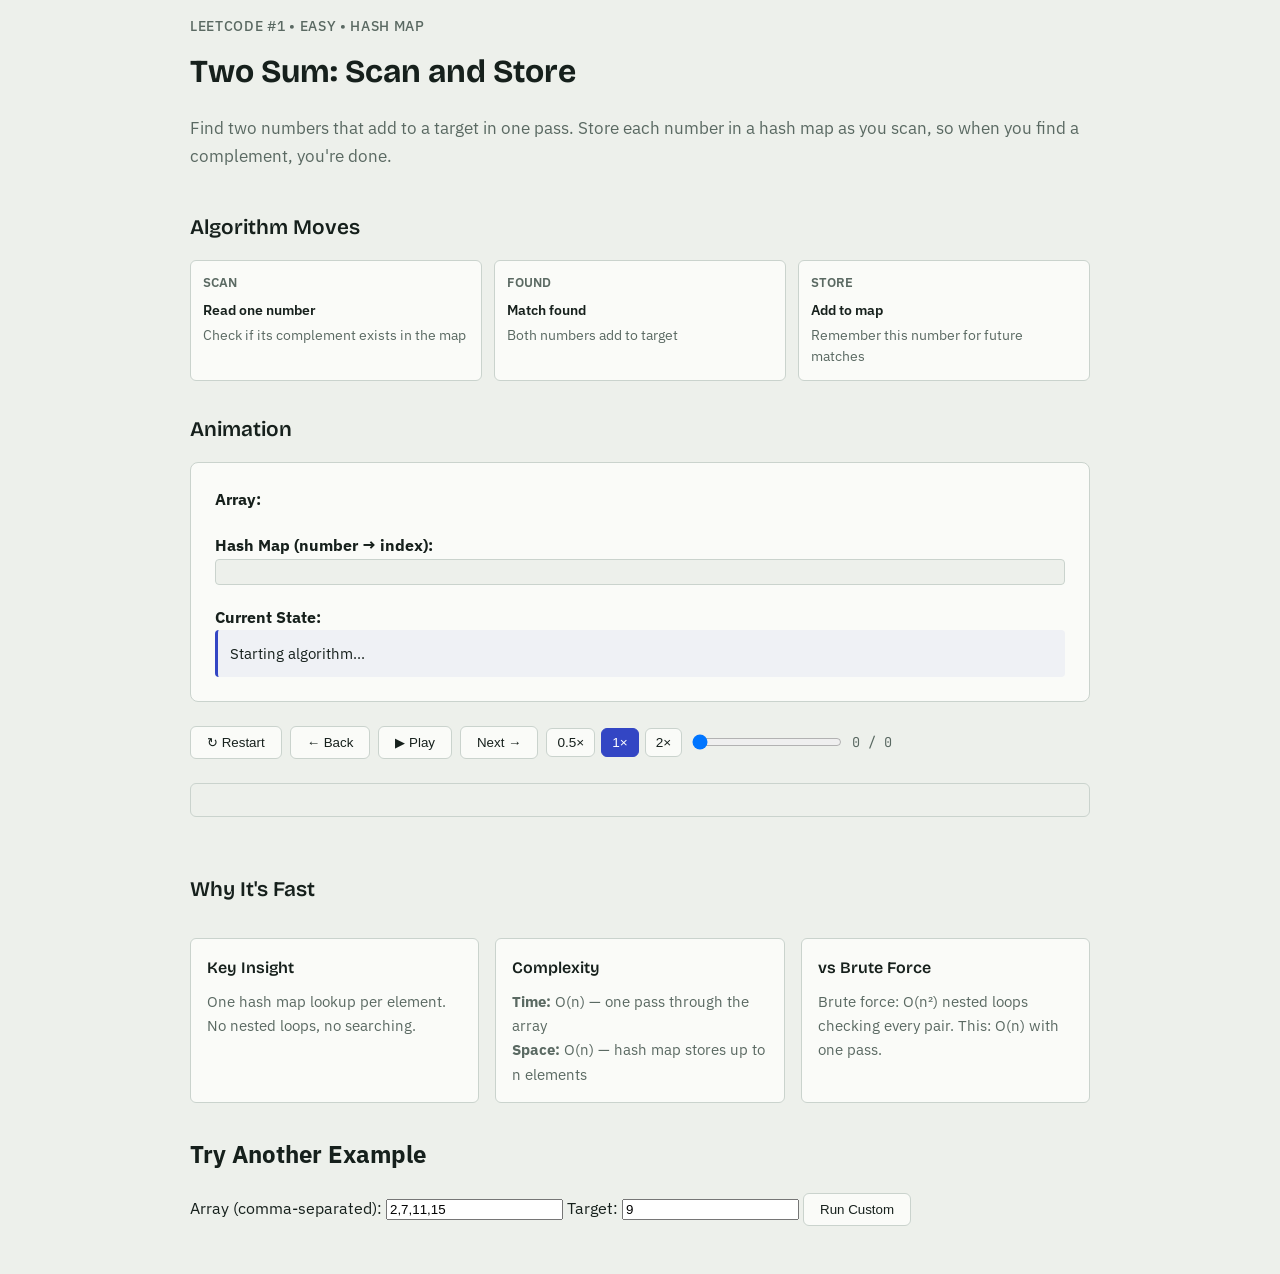
==== problems/1-two-sum.html @ 910da044 "Bootstrap sample: Two Sum (#1) with full interactive animation problems/1-two-sum.html: - Fully stan" ====
<!DOCTYPE html>
<html lang="en">
<head>
    <meta charset="UTF-8">
    <meta name="viewport" content="width=device-width, initial-scale=1.0">
    <title>LeetCode #1 - Two Sum (Hash Map)</title>
    <link href="https://fonts.googleapis.com/css2?family=Bricolage+Grotesque:wght@400;600;700&family=IBM+Plex+Sans:wght@400;500;600&family=JetBrains+Mono:wght@400;600&display=swap" rel="stylesheet">
    <style>
        :root {
            --ground: #EDF0EB;
            --panel: #FAFBF8;
            --ink: #16201C;
            --muted: #5A6962;
            --line: #CAD3CD;
            --soft: #E1E7E2;
            --window: #3346C4;
            --window-dark: #8E9CFF;
            --read: #6B3FB8;
            --read-dark: #C09BFF;
            --success: #1B8A4B;
            --success-dark: #4ACB7C;
            --warning: #B97A00;
            --warning-dark: #F2B53F;
            --danger: #BF3F2B;
            --danger-dark: #FF7D66;
        }

        @media (prefers-color-scheme: dark) {
            :root:not([data-theme="light"]) {
                --ground: #0E1311;
                --panel: #151C19;
                --ink: #E5ECE7;
                --muted: #92A39A;
                --line: #2A3631;
                --soft: #1D2622;
            }
        }

        :root[data-theme="dark"] {
            --ground: #0E1311;
            --panel: #151C19;
            --ink: #E5ECE7;
            --muted: #92A39A;
            --line: #2A3631;
            --soft: #1D2622;
        }

        * {
            box-sizing: border-box;
        }

        body {
            margin: 0;
            padding: 16px;
            font-family: "IBM Plex Sans", system-ui, sans-serif;
            background-color: var(--ground);
            color: var(--ink);
            line-height: 1.6;
        }

        .container {
            max-width: 900px;
            margin: 0 auto;
        }

        header {
            margin-bottom: 40px;
        }

        .eyebrow {
            font-size: 0.85rem;
            color: var(--muted);
            text-transform: uppercase;
            letter-spacing: 0.05em;
            font-weight: 500;
            margin-bottom: 8px;
        }

        h1 {
            font-family: "Bricolage Grotesque", system-ui, sans-serif;
            font-size: 2rem;
            font-weight: 700;
            margin: 0 0 16px 0;
            color: var(--ink);
        }

        .description {
            font-size: 1.05rem;
            color: var(--muted);
            line-height: 1.7;
        }

        .moves-section h2,
        .stage-section h2,
        .why-fast-section h2 {
            font-family: "Bricolage Grotesque", system-ui, sans-serif;
            font-size: 1.3rem;
            font-weight: 600;
            margin: 32px 0 16px 0;
            color: var(--ink);
        }

        .moves-cards {
            display: grid;
            grid-template-columns: repeat(auto-fit, minmax(200px, 1fr));
            gap: 12px;
            margin-bottom: 32px;
        }

        .move-card {
            padding: 12px;
            background-color: var(--panel);
            border: 1px solid var(--line);
            border-radius: 6px;
            font-size: 0.9rem;
        }

        .move-card.active {
            background-color: rgba(27, 138, 75, 0.1);
            border-color: var(--success);
            border-left: 3px solid var(--success);
        }

        .move-label {
            font-weight: 600;
            font-size: 0.8rem;
            text-transform: uppercase;
            color: var(--muted);
            margin-bottom: 4px;
        }

        .move-rule {
            font-weight: 600;
            color: var(--ink);
            margin-bottom: 4px;
        }

        .move-explain {
            font-size: 0.85rem;
            color: var(--muted);
        }

        .stage {
            background-color: var(--panel);
            border: 1px solid var(--line);
            border-radius: 8px;
            padding: 24px;
            margin-bottom: 24px;
            overflow-x: auto;
        }

        .array-container {
            display: flex;
            gap: 8px;
            margin-bottom: 20px;
            align-items: flex-end;
        }

        .array-tile {
            display: flex;
            align-items: center;
            justify-content: center;
            width: 40px;
            height: 40px;
            background-color: var(--soft);
            border: 1px solid var(--line);
            border-radius: 4px;
            font-family: "JetBrains Mono", monospace;
            font-weight: 600;
            color: var(--ink);
            font-size: 0.9rem;
        }

        .array-tile.current {
            background-color: rgba(107, 63, 184, 0.2);
            border-color: var(--read);
            box-shadow: 0 0 8px rgba(107, 63, 184, 0.3);
        }

        .array-tile.found {
            background-color: rgba(27, 138, 75, 0.2);
            border-color: var(--success);
        }

        .hash-map {
            font-family: "JetBrains Mono", monospace;
            font-size: 0.85rem;
            margin-bottom: 20px;
            padding: 12px;
            background-color: var(--ground);
            border-radius: 4px;
            border: 1px solid var(--line);
            white-space: pre;
            overflow-x: auto;
        }

        .narration {
            padding: 12px;
            background-color: rgba(51, 70, 196, 0.05);
            border-left: 3px solid var(--window);
            border-radius: 4px;
            color: var(--ink);
            font-size: 0.95rem;
            line-height: 1.5;
        }

        .controls {
            display: flex;
            gap: 8px;
            align-items: center;
            margin: 24px 0;
            flex-wrap: wrap;
        }

        button {
            padding: 8px 16px;
            background-color: var(--panel);
            border: 1px solid var(--line);
            border-radius: 6px;
            color: var(--ink);
            font-weight: 500;
            cursor: pointer;
            transition: all 0.2s;
        }

        button:hover {
            background-color: var(--soft);
            border-color: var(--muted);
        }

        button:active {
            transform: scale(0.98);
        }

        button:focus {
            outline: 2px solid var(--window);
            outline-offset: 2px;
        }

        .speed-control {
            display: flex;
            gap: 6px;
            align-items: center;
        }

        .speed-btn {
            padding: 6px 10px;
            font-size: 0.85rem;
        }

        .speed-btn.active {
            background-color: var(--window);
            color: white;
            border-color: var(--window);
        }

        input[type="range"] {
            width: 150px;
            cursor: pointer;
        }

        .frame-info {
            font-family: "JetBrains Mono", monospace;
            font-size: 0.85rem;
            color: var(--muted);
        }

        .code-panel {
            background-color: var(--ground);
            border: 1px solid var(--line);
            border-radius: 6px;
            padding: 16px;
            margin: 24px 0;
            overflow-x: auto;
        }

        .code-panel pre {
            margin: 0;
            font-family: "JetBrains Mono", monospace;
            font-size: 0.85rem;
            line-height: 1.5;
            color: var(--ink);
        }

        .code-line {
            display: block;
            padding-left: 40px;
            position: relative;
        }

        .code-line::before {
            content: attr(data-line);
            position: absolute;
            left: 8px;
            width: 28px;
            text-align: right;
            color: var(--muted);
        }

        .code-line.active {
            background-color: rgba(107, 63, 184, 0.15);
            border-left: 2px solid var(--read);
        }

        .section {
            margin: 32px 0;
        }

        .why-fast-section {
            display: grid;
            grid-template-columns: repeat(auto-fit, minmax(250px, 1fr));
            gap: 16px;
        }

        .why-card {
            padding: 16px;
            background-color: var(--panel);
            border: 1px solid var(--line);
            border-radius: 6px;
        }

        .why-card h3 {
            margin: 0 0 8px 0;
            font-family: "Bricolage Grotesque", system-ui, sans-serif;
            font-size: 1rem;
            font-weight: 600;
            color: var(--ink);
        }

        .why-card p {
            margin: 0;
            font-size: 0.95rem;
            color: var(--muted);
            line-height: 1.6;
        }

        @media (prefers-reduced-motion: reduce) {
            * {
                animation-duration: 0.01ms !important;
                transition-duration: 0.01ms !important;
            }
        }

        @media (max-width: 600px) {
            h1 {
                font-size: 1.5rem;
            }

            .moves-cards {
                grid-template-columns: 1fr;
            }

            .controls {
                gap: 6px;
            }

            button {
                padding: 6px 12px;
                font-size: 0.85rem;
            }

            .array-tile {
                width: 36px;
                height: 36px;
                font-size: 0.8rem;
            }
        }
    </style>
</head>
<body>
    <div class="container">
        <header>
            <div class="eyebrow">LeetCode #1 • Easy • Hash Map</div>
            <h1>Two Sum: Scan and Store</h1>
            <p class="description">
                Find two numbers that add to a target in one pass.
                Store each number in a hash map as you scan, so when you find a complement, you're done.
            </p>
        </header>

        <section class="moves-section">
            <h2>Algorithm Moves</h2>
            <div class="moves-cards">
                <div class="move-card active" id="move-0">
                    <div class="move-label">Scan</div>
                    <div class="move-rule">Read one number</div>
                    <div class="move-explain">Check if its complement exists in the map</div>
                </div>
                <div class="move-card" id="move-1">
                    <div class="move-label">Found</div>
                    <div class="move-rule">Match found</div>
                    <div class="move-explain">Both numbers add to target</div>
                </div>
                <div class="move-card" id="move-2">
                    <div class="move-label">Store</div>
                    <div class="move-rule">Add to map</div>
                    <div class="move-explain">Remember this number for future matches</div>
                </div>
            </div>
        </section>

        <section class="stage-section">
            <h2>Animation</h2>
            <div class="stage">
                <div>
                    <strong>Array:</strong>
                    <div class="array-container" id="array-display"></div>
                </div>

                <div>
                    <strong>Hash Map (number → index):</strong>
                    <div class="hash-map" id="hash-map-display"></div>
                </div>

                <div>
                    <strong>Current State:</strong>
                    <div class="narration" aria-live="polite" id="narration">Starting algorithm...</div>
                </div>
            </div>

            <div class="controls">
                <button id="restart-btn">↻ Restart</button>
                <button id="prev-btn">← Back</button>
                <button id="play-btn">▶ Play</button>
                <button id="next-btn">Next →</button>

                <div class="speed-control">
                    <button class="speed-btn" data-speed="0.5">0.5×</button>
                    <button class="speed-btn active" data-speed="1">1×</button>
                    <button class="speed-btn" data-speed="2">2×</button>
                </div>

                <input type="range" id="scrubber" min="0" max="0" value="0" aria-label="Frame scrubber">
                <span class="frame-info"><span id="frame-index">0</span> / <span id="frame-total">0</span></span>
            </div>
        </section>

        <section class="code-panel">
            <pre id="code-display"></pre>
        </section>

        <section class="why-fast-section">
            <h2 style="grid-column: 1 / -1;">Why It's Fast</h2>
            <div class="why-card">
                <h3>Key Insight</h3>
                <p>One hash map lookup per element. No nested loops, no searching.</p>
            </div>
            <div class="why-card">
                <h3>Complexity</h3>
                <p><strong>Time:</strong> O(n) — one pass through the array<br><strong>Space:</strong> O(n) — hash map stores up to n elements</p>
            </div>
            <div class="why-card">
                <h3>vs Brute Force</h3>
                <p>Brute force: O(n²) nested loops checking every pair. This: O(n) with one pass.</p>
            </div>
        </section>

        <section class="section">
            <h2>Try Another Example</h2>
            <label for="custom-input">Array (comma-separated):</label>
            <input type="text" id="custom-input" placeholder="e.g., 2,7,11,15" value="2,7,11,15">
            <label for="custom-target">Target:</label>
            <input type="number" id="custom-target" placeholder="e.g., 9" value="9">
            <button id="run-custom-btn">Run Custom</button>
            <div id="custom-result" style="margin-top: 12px; font-family: 'JetBrains Mono', monospace;"></div>
        </section>
    </div>

    <script>
        const PYTHON_CODE = `def twoSum(nums, target):
    seen = {}
    for i, num in enumerate(nums):
        complement = target - num
        if complement in seen:
            return [seen[complement], i]
        seen[num] = i
    return []`;

        let speed = 1;
        let isPlaying = false;
        let frames = [];
        let currentFrameIndex = 0;

        class TwoSumSolver {
            constructor(nums, target) {
                this.nums = nums;
                this.target = target;
                this.frames = [];
            }

            solve() {
                const seen = {};
                const frames = [];

                // Initial frame
                frames.push({
                    kind: "start",
                    msg: `Finding two numbers in [${this.nums.join(", ")}] that sum to ${this.target}`,
                    current_idx: -1,
                    seen: {},
                    answer: null,
                    current_line: -1,
                });

                for (let i = 0; i < this.nums.length; i++) {
                    const num = this.nums[i];
                    const complement = this.target - num;

                    frames.push({
                        kind: "read",
                        msg: `Current: nums[${i}] = ${num}. Need: ${this.target} - ${num} = ${complement}.`,
                        current_idx: i,
                        seen: { ...seen },
                        answer: null,
                        current_line: 3,
                    });

                    if (complement in seen) {
                        const answer = [seen[complement], i];
                        frames.push({
                            kind: "found",
                            msg: `Found! nums[${seen[complement]}] + nums[${i}] = ${seen[complement] ? this.nums[seen[complement]] : '?'} + ${num} = ${this.target}`,
                            current_idx: i,
                            seen: { ...seen },
                            answer: answer,
                            current_line: 4,
                        });
                        return frames;
                    }

                    frames.push({
                        kind: "store",
                        msg: `${complement} not in map. Store: ${num} → ${i}.`,
                        current_idx: i,
                        seen: { ...seen, [num]: i },
                        answer: null,
                        current_line: 6,
                    });

                    seen[num] = i;
                }

                frames.push({
                    kind: "end",
                    msg: "No match found.",
                    current_idx: -1,
                    seen: seen,
                    answer: null,
                    current_line: -1,
                });

                return frames;
            }
        }

        function build(nums, target) {
            const solver = new TwoSumSolver(nums, target);
            return solver.solve();
        }

        function show(frameIdx) {
            if (frameIdx < 0 || frameIdx >= frames.length) return;

            const frame = frames[frameIdx];
            currentFrameIndex = frameIdx;

            // Update moves
            document.querySelectorAll('.move-card').forEach(card => card.classList.remove('active'));
            if (frame.kind === "scan" || frame.kind === "read") {
                document.getElementById('move-0')?.classList.add('active');
            } else if (frame.kind === "found") {
                document.getElementById('move-1')?.classList.add('active');
            } else if (frame.kind === "store") {
                document.getElementById('move-2')?.classList.add('active');
            }

            // Update array display
            const arrayDisplay = document.getElementById('array-display');
            arrayDisplay.innerHTML = '';
            for (let i = 0; i < this.nums.length; i++) {
                const tile = document.createElement('div');
                tile.className = 'array-tile';
                if (i === frame.current_idx) tile.classList.add('current');
                if (frame.answer && frame.answer.includes(i)) tile.classList.add('found');
                tile.textContent = this.nums[i];
                arrayDisplay.appendChild(tile);
            }

            // Update hash map display
            const mapDisplay = document.getElementById('hash-map-display');
            let mapText = '{';
            for (const [key, val] of Object.entries(frame.seen)) {
                mapText += `${key}: ${val}, `;
            }
            if (mapText.length > 1) mapText = mapText.slice(0, -2);
            mapText += '}';
            mapDisplay.textContent = mapText;

            // Update narration
            const narration = document.getElementById('narration');
            narration.textContent = frame.msg;

            // Update code highlighting
            const codeDisplay = document.getElementById('code-display');
            const lines = PYTHON_CODE.split('\n');
            codeDisplay.innerHTML = lines.map((line, idx) => {
                const active = idx === frame.current_line ? 'active' : '';
                return `<span class="code-line ${active}" data-line="${idx + 1}">${escapeHtml(line)}</span>`;
            }).join('\n');

            // Update frame counter
            document.getElementById('frame-index').textContent = currentFrameIndex + 1;
            document.getElementById('frame-total').textContent = frames.length;

            // Update scrubber
            document.getElementById('scrubber').max = frames.length - 1;
            document.getElementById('scrubber').value = currentFrameIndex;
        }

        function escapeHtml(text) {
            const div = document.createElement('div');
            div.textContent = text;
            return div.innerHTML;
        }

        function animate() {
            if (!isPlaying || currentFrameIndex >= frames.length - 1) {
                isPlaying = false;
                document.getElementById('play-btn').textContent = '▶ Play';
                return;
            }

            currentFrameIndex++;
            show(currentFrameIndex);
            setTimeout(animate, 1000 / speed);
        }

        // Initialize with sample: [2, 7, 11, 15], target 9
        frames = build([2, 7, 11, 15], 9);
        show(0);

        // Event listeners
        document.getElementById('play-btn').addEventListener('click', () => {
            isPlaying = !isPlaying;
            document.getElementById('play-btn').textContent = isPlaying ? '⏸ Pause' : '▶ Play';
            if (isPlaying) animate();
        });

        document.getElementById('restart-btn').addEventListener('click', () => {
            isPlaying = false;
            currentFrameIndex = 0;
            show(0);
            document.getElementById('play-btn').textContent = '▶ Play';
        });

        document.getElementById('next-btn').addEventListener('click', () => {
            isPlaying = false;
            document.getElementById('play-btn').textContent = '▶ Play';
            if (currentFrameIndex < frames.length - 1) {
                currentFrameIndex++;
                show(currentFrameIndex);
            }
        });

        document.getElementById('prev-btn').addEventListener('click', () => {
            isPlaying = false;
            document.getElementById('play-btn').textContent = '▶ Play';
            if (currentFrameIndex > 0) {
                currentFrameIndex--;
                show(currentFrameIndex);
            }
        });

        document.getElementById('scrubber').addEventListener('input', (e) => {
            isPlaying = false;
            document.getElementById('play-btn').textContent = '▶ Play';
            show(parseInt(e.target.value));
        });

        document.querySelectorAll('.speed-btn').forEach(btn => {
            btn.addEventListener('click', (e) => {
                document.querySelectorAll('.speed-btn').forEach(b => b.classList.remove('active'));
                e.target.classList.add('active');
                speed = parseFloat(e.target.dataset.speed);
            });
        });

        document.getElementById('run-custom-btn').addEventListener('click', () => {
            const inputStr = document.getElementById('custom-input').value;
            const target = parseInt(document.getElementById('custom-target').value);

            const nums = inputStr.split(',').map(s => {
                const n = parseInt(s.trim());
                return isNaN(n) ? 0 : n;
            });

            frames = build(nums, target);
            currentFrameIndex = 0;
            isPlaying = false;
            document.getElementById('play-btn').textContent = '▶ Play';
            show(0);

            const resultDiv = document.getElementById('custom-result');
            if (frames.length > 0) {
                const lastFrame = frames[frames.length - 1];
                if (lastFrame.answer) {
                    resultDiv.textContent = `Answer: indices [${lastFrame.answer.join(', ')}] → values [${lastFrame.answer.map(i => nums[i]).join(', ')}] = ${target}`;
                } else {
                    resultDiv.textContent = 'No match found.';
                }
            }
        });

        // Keyboard shortcuts
        document.addEventListener('keydown', (e) => {
            if (e.key === ' ') {
                e.preventDefault();
                document.getElementById('play-btn').click();
            } else if (e.key === 'ArrowRight') {
                document.getElementById('next-btn').click();
            } else if (e.key === 'ArrowLeft') {
                document.getElementById('prev-btn').click();
            } else if (e.key === 'r' || e.key === 'R') {
                document.getElementById('restart-btn').click();
            }
        });

        // Initial assertions (console checks)
        console.assert(build([2, 7, 11, 15], 9).some(f => f.answer && f.answer[0] === 0 && f.answer[1] === 1), "Test 1 failed");
        console.assert(build([3, 2, 4], 6).some(f => f.answer && f.answer[0] === 1 && f.answer[1] === 2), "Test 2 failed");
        console.assert(build([3, 3], 6).some(f => f.answer && f.answer[0] === 0 && f.answer[1] === 1), "Test 3 failed");
    </script>
</body>
</html>
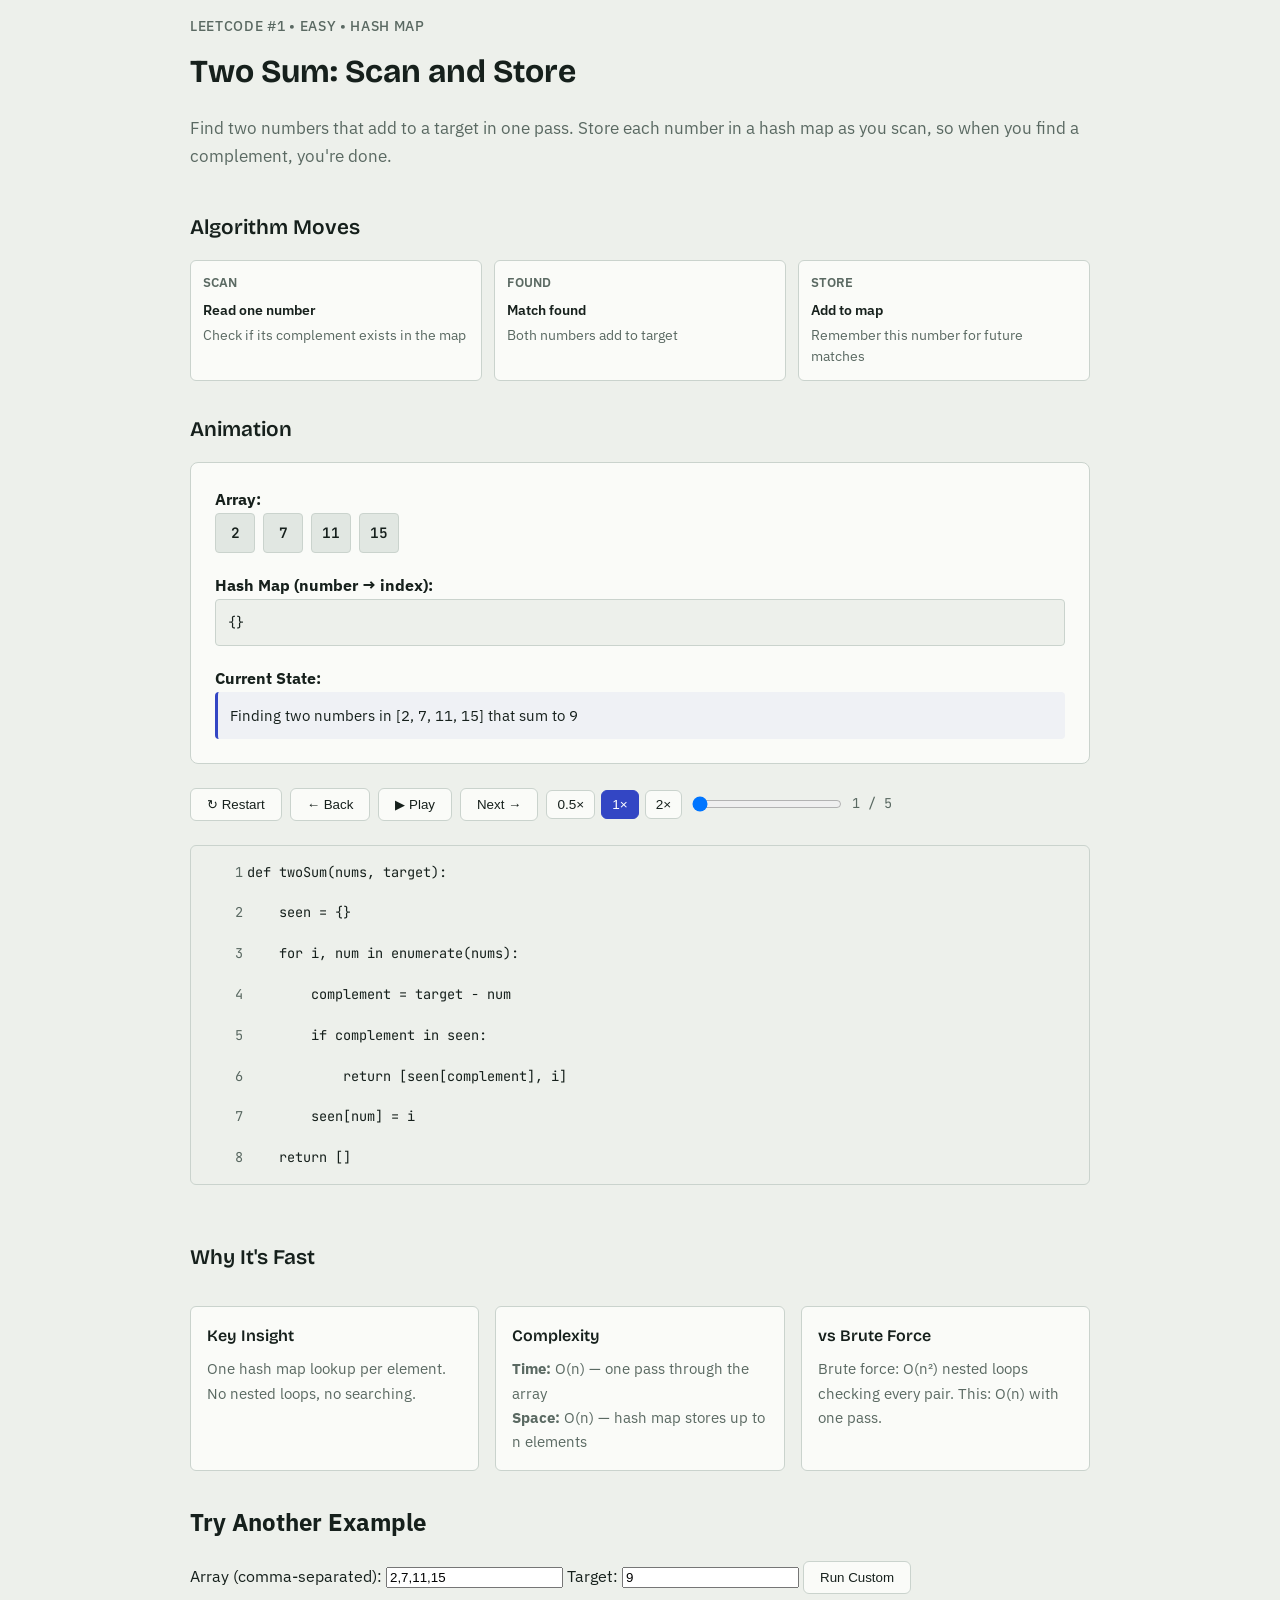
==== commit 7b66e6ad: "Fix: Two Sum animation - use global currentNums instead of undefined this.nums Bug: show() function " ====
--- a/problems/1-two-sum.html
+++ b/problems/1-two-sum.html
@@ -480,6 +480,7 @@
         let isPlaying = false;
         let frames = [];
         let currentFrameIndex = 0;
+        let currentNums = [];  // Track current array for display
 
         class TwoSumSolver {
             constructor(nums, target) {
@@ -577,12 +578,12 @@
             // Update array display
             const arrayDisplay = document.getElementById('array-display');
             arrayDisplay.innerHTML = '';
-            for (let i = 0; i < this.nums.length; i++) {
+            for (let i = 0; i < currentNums.length; i++) {
                 const tile = document.createElement('div');
                 tile.className = 'array-tile';
                 if (i === frame.current_idx) tile.classList.add('current');
                 if (frame.answer && frame.answer.includes(i)) tile.classList.add('found');
-                tile.textContent = this.nums[i];
+                tile.textContent = currentNums[i];
                 arrayDisplay.appendChild(tile);
             }
 
@@ -636,7 +637,8 @@
         }
 
         // Initialize with sample: [2, 7, 11, 15], target 9
-        frames = build([2, 7, 11, 15], 9);
+        currentNums = [2, 7, 11, 15];
+        frames = build(currentNums, 9);
         show(0);
 
         // Event listeners
@@ -694,6 +696,7 @@
                 return isNaN(n) ? 0 : n;
             });
 
+            currentNums = nums;
             frames = build(nums, target);
             currentFrameIndex = 0;
             isPlaying = false;
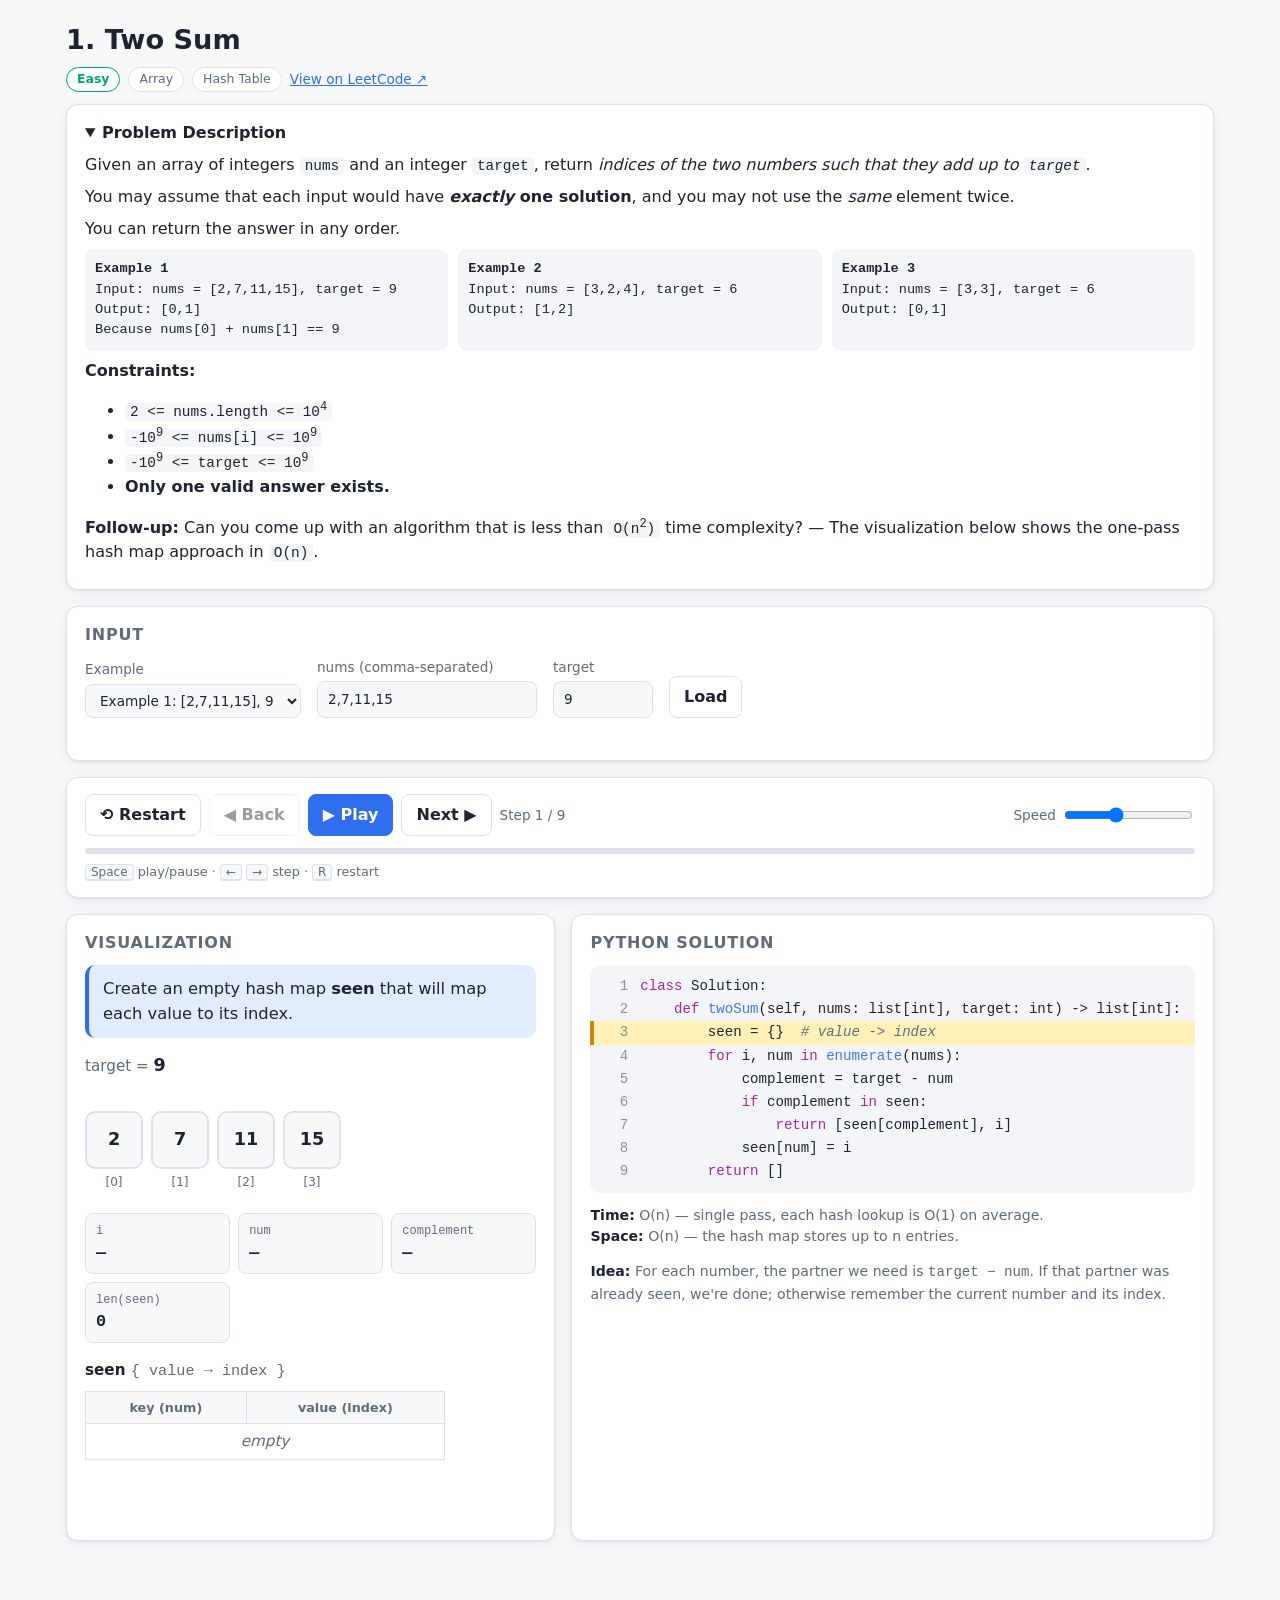
==== commit 257155db: "Implement vercel LeetCode API + fix generation pipeline Core improvements: - Replace Playwright brow" ====
--- a/problems/1-two-sum.html
+++ b/problems/1-two-sum.html
@@ -1,737 +1,544 @@
 <!DOCTYPE html>
 <html lang="en">
 <head>
-    <meta charset="UTF-8">
-    <meta name="viewport" content="width=device-width, initial-scale=1.0">
-    <title>LeetCode #1 - Two Sum (Hash Map)</title>
-    <link href="https://fonts.googleapis.com/css2?family=Bricolage+Grotesque:wght@400;600;700&family=IBM+Plex+Sans:wght@400;500;600&family=JetBrains+Mono:wght@400;600&display=swap" rel="stylesheet">
-    <style>
-        :root {
-            --ground: #EDF0EB;
-            --panel: #FAFBF8;
-            --ink: #16201C;
-            --muted: #5A6962;
-            --line: #CAD3CD;
-            --soft: #E1E7E2;
-            --window: #3346C4;
-            --window-dark: #8E9CFF;
-            --read: #6B3FB8;
-            --read-dark: #C09BFF;
-            --success: #1B8A4B;
-            --success-dark: #4ACB7C;
-            --warning: #B97A00;
-            --warning-dark: #F2B53F;
-            --danger: #BF3F2B;
-            --danger-dark: #FF7D66;
-        }
-
-        @media (prefers-color-scheme: dark) {
-            :root:not([data-theme="light"]) {
-                --ground: #0E1311;
-                --panel: #151C19;
-                --ink: #E5ECE7;
-                --muted: #92A39A;
-                --line: #2A3631;
-                --soft: #1D2622;
-            }
-        }
-
-        :root[data-theme="dark"] {
-            --ground: #0E1311;
-            --panel: #151C19;
-            --ink: #E5ECE7;
-            --muted: #92A39A;
-            --line: #2A3631;
-            --soft: #1D2622;
-        }
-
-        * {
-            box-sizing: border-box;
-        }
-
-        body {
-            margin: 0;
-            padding: 16px;
-            font-family: "IBM Plex Sans", system-ui, sans-serif;
-            background-color: var(--ground);
-            color: var(--ink);
-            line-height: 1.6;
-        }
-
-        .container {
-            max-width: 900px;
-            margin: 0 auto;
-        }
-
-        header {
-            margin-bottom: 40px;
-        }
-
-        .eyebrow {
-            font-size: 0.85rem;
-            color: var(--muted);
-            text-transform: uppercase;
-            letter-spacing: 0.05em;
-            font-weight: 500;
-            margin-bottom: 8px;
-        }
-
-        h1 {
-            font-family: "Bricolage Grotesque", system-ui, sans-serif;
-            font-size: 2rem;
-            font-weight: 700;
-            margin: 0 0 16px 0;
-            color: var(--ink);
-        }
-
-        .description {
-            font-size: 1.05rem;
-            color: var(--muted);
-            line-height: 1.7;
-        }
-
-        .moves-section h2,
-        .stage-section h2,
-        .why-fast-section h2 {
-            font-family: "Bricolage Grotesque", system-ui, sans-serif;
-            font-size: 1.3rem;
-            font-weight: 600;
-            margin: 32px 0 16px 0;
-            color: var(--ink);
-        }
-
-        .moves-cards {
-            display: grid;
-            grid-template-columns: repeat(auto-fit, minmax(200px, 1fr));
-            gap: 12px;
-            margin-bottom: 32px;
-        }
-
-        .move-card {
-            padding: 12px;
-            background-color: var(--panel);
-            border: 1px solid var(--line);
-            border-radius: 6px;
-            font-size: 0.9rem;
-        }
-
-        .move-card.active {
-            background-color: rgba(27, 138, 75, 0.1);
-            border-color: var(--success);
-            border-left: 3px solid var(--success);
-        }
-
-        .move-label {
-            font-weight: 600;
-            font-size: 0.8rem;
-            text-transform: uppercase;
-            color: var(--muted);
-            margin-bottom: 4px;
-        }
-
-        .move-rule {
-            font-weight: 600;
-            color: var(--ink);
-            margin-bottom: 4px;
-        }
-
-        .move-explain {
-            font-size: 0.85rem;
-            color: var(--muted);
-        }
-
-        .stage {
-            background-color: var(--panel);
-            border: 1px solid var(--line);
-            border-radius: 8px;
-            padding: 24px;
-            margin-bottom: 24px;
-            overflow-x: auto;
-        }
-
-        .array-container {
-            display: flex;
-            gap: 8px;
-            margin-bottom: 20px;
-            align-items: flex-end;
-        }
-
-        .array-tile {
-            display: flex;
-            align-items: center;
-            justify-content: center;
-            width: 40px;
-            height: 40px;
-            background-color: var(--soft);
-            border: 1px solid var(--line);
-            border-radius: 4px;
-            font-family: "JetBrains Mono", monospace;
-            font-weight: 600;
-            color: var(--ink);
-            font-size: 0.9rem;
-        }
-
-        .array-tile.current {
-            background-color: rgba(107, 63, 184, 0.2);
-            border-color: var(--read);
-            box-shadow: 0 0 8px rgba(107, 63, 184, 0.3);
-        }
-
-        .array-tile.found {
-            background-color: rgba(27, 138, 75, 0.2);
-            border-color: var(--success);
-        }
-
-        .hash-map {
-            font-family: "JetBrains Mono", monospace;
-            font-size: 0.85rem;
-            margin-bottom: 20px;
-            padding: 12px;
-            background-color: var(--ground);
-            border-radius: 4px;
-            border: 1px solid var(--line);
-            white-space: pre;
-            overflow-x: auto;
-        }
-
-        .narration {
-            padding: 12px;
-            background-color: rgba(51, 70, 196, 0.05);
-            border-left: 3px solid var(--window);
-            border-radius: 4px;
-            color: var(--ink);
-            font-size: 0.95rem;
-            line-height: 1.5;
-        }
-
-        .controls {
-            display: flex;
-            gap: 8px;
-            align-items: center;
-            margin: 24px 0;
-            flex-wrap: wrap;
-        }
-
-        button {
-            padding: 8px 16px;
-            background-color: var(--panel);
-            border: 1px solid var(--line);
-            border-radius: 6px;
-            color: var(--ink);
-            font-weight: 500;
-            cursor: pointer;
-            transition: all 0.2s;
-        }
-
-        button:hover {
-            background-color: var(--soft);
-            border-color: var(--muted);
-        }
-
-        button:active {
-            transform: scale(0.98);
-        }
-
-        button:focus {
-            outline: 2px solid var(--window);
-            outline-offset: 2px;
-        }
-
-        .speed-control {
-            display: flex;
-            gap: 6px;
-            align-items: center;
-        }
-
-        .speed-btn {
-            padding: 6px 10px;
-            font-size: 0.85rem;
-        }
-
-        .speed-btn.active {
-            background-color: var(--window);
-            color: white;
-            border-color: var(--window);
-        }
-
-        input[type="range"] {
-            width: 150px;
-            cursor: pointer;
-        }
-
-        .frame-info {
-            font-family: "JetBrains Mono", monospace;
-            font-size: 0.85rem;
-            color: var(--muted);
-        }
-
-        .code-panel {
-            background-color: var(--ground);
-            border: 1px solid var(--line);
-            border-radius: 6px;
-            padding: 16px;
-            margin: 24px 0;
-            overflow-x: auto;
-        }
-
-        .code-panel pre {
-            margin: 0;
-            font-family: "JetBrains Mono", monospace;
-            font-size: 0.85rem;
-            line-height: 1.5;
-            color: var(--ink);
-        }
-
-        .code-line {
-            display: block;
-            padding-left: 40px;
-            position: relative;
-        }
-
-        .code-line::before {
-            content: attr(data-line);
-            position: absolute;
-            left: 8px;
-            width: 28px;
-            text-align: right;
-            color: var(--muted);
-        }
-
-        .code-line.active {
-            background-color: rgba(107, 63, 184, 0.15);
-            border-left: 2px solid var(--read);
-        }
-
-        .section {
-            margin: 32px 0;
-        }
-
-        .why-fast-section {
-            display: grid;
-            grid-template-columns: repeat(auto-fit, minmax(250px, 1fr));
-            gap: 16px;
-        }
-
-        .why-card {
-            padding: 16px;
-            background-color: var(--panel);
-            border: 1px solid var(--line);
-            border-radius: 6px;
-        }
-
-        .why-card h3 {
-            margin: 0 0 8px 0;
-            font-family: "Bricolage Grotesque", system-ui, sans-serif;
-            font-size: 1rem;
-            font-weight: 600;
-            color: var(--ink);
-        }
-
-        .why-card p {
-            margin: 0;
-            font-size: 0.95rem;
-            color: var(--muted);
-            line-height: 1.6;
-        }
-
-        @media (prefers-reduced-motion: reduce) {
-            * {
-                animation-duration: 0.01ms !important;
-                transition-duration: 0.01ms !important;
-            }
-        }
-
-        @media (max-width: 600px) {
-            h1 {
-                font-size: 1.5rem;
-            }
-
-            .moves-cards {
-                grid-template-columns: 1fr;
-            }
-
-            .controls {
-                gap: 6px;
-            }
-
-            button {
-                padding: 6px 12px;
-                font-size: 0.85rem;
-            }
-
-            .array-tile {
-                width: 36px;
-                height: 36px;
-                font-size: 0.8rem;
-            }
-        }
-    </style>
+<meta charset="UTF-8">
+<meta name="viewport" content="width=device-width, initial-scale=1">
+<title>1. Two Sum — Interactive Visualization</title>
+<style>
+  :root {
+    --bg: #f7f8fa;
+    --panel: #ffffff;
+    --text: #1d2330;
+    --muted: #5f6b7a;
+    --border: #dde2ea;
+    --accent: #2f6fed;
+    --accent-soft: #e3ecfd;
+    --good: #1f9d55;
+    --good-soft: #dcf5e6;
+    --bad: #d64545;
+    --bad-soft: #fbe3e3;
+    --warn: #c98a00;
+    --warn-soft: #fff4d6;
+    --code-bg: #f3f5f9;
+    --line-hl: #fff1b8;
+    --shadow: 0 1px 3px rgba(20, 30, 50, .08), 0 4px 16px rgba(20, 30, 50, .05);
+    --easy: #00a86b;
+  }
+  @media (prefers-color-scheme: dark) {
+    :root {
+      --bg: #11141a;
+      --panel: #1a1f28;
+      --text: #e6e9ef;
+      --muted: #97a1b0;
+      --border: #2c3442;
+      --accent: #6c9cff;
+      --accent-soft: #1f2d4a;
+      --good: #4ccf85;
+      --good-soft: #173826;
+      --bad: #ff7676;
+      --bad-soft: #3d1c1f;
+      --warn: #f1c152;
+      --warn-soft: #3a3016;
+      --code-bg: #141820;
+      --line-hl: #3b3517;
+      --shadow: 0 1px 3px rgba(0, 0, 0, .4), 0 4px 16px rgba(0, 0, 0, .25);
+      --easy: #3ddc97;
+    }
+  }
+  * { box-sizing: border-box; }
+  body {
+    margin: 0;
+    font-family: system-ui, -apple-system, "Segoe UI", Roboto, sans-serif;
+    background: var(--bg);
+    color: var(--text);
+    line-height: 1.5;
+  }
+  .wrap { max-width: 1180px; margin: 0 auto; padding: 20px 16px 48px; }
+  header h1 { margin: 0 0 6px; font-size: 1.7rem; }
+  .meta { display: flex; flex-wrap: wrap; gap: 8px; align-items: center; margin-bottom: 12px; }
+  .pill {
+    font-size: .78rem; padding: 2px 10px; border-radius: 999px;
+    border: 1px solid var(--border); color: var(--muted); background: var(--panel);
+  }
+  .pill.easy { color: var(--easy); border-color: var(--easy); font-weight: 600; }
+  .meta a { color: var(--accent); font-size: .85rem; }
+  .card {
+    background: var(--panel); border: 1px solid var(--border); border-radius: 12px;
+    box-shadow: var(--shadow); padding: 16px 18px; margin-bottom: 16px;
+  }
+  .card h2 { font-size: 1rem; margin: 0 0 10px; color: var(--muted); text-transform: uppercase; letter-spacing: .05em; }
+  details summary { cursor: pointer; font-weight: 600; }
+  .desc p { margin: 8px 0; }
+  code, pre, .mono { font-family: ui-monospace, "SF Mono", Menlo, Consolas, monospace; }
+  .desc code { background: var(--code-bg); padding: 1px 5px; border-radius: 4px; font-size: .9em; }
+  .examples { display: grid; grid-template-columns: repeat(auto-fit, minmax(220px, 1fr)); gap: 10px; }
+  .examples pre { margin: 0; background: var(--code-bg); padding: 10px; border-radius: 8px; font-size: .85rem; white-space: pre-wrap; }
+
+  .setup { display: flex; flex-wrap: wrap; gap: 10px 16px; align-items: end; }
+  .field { display: flex; flex-direction: column; gap: 4px; font-size: .85rem; color: var(--muted); }
+  select, input[type=text], input[type=number] {
+    font: inherit; color: var(--text); background: var(--bg);
+    border: 1px solid var(--border); border-radius: 8px; padding: 7px 10px; min-width: 0;
+  }
+  input[type=text] { width: 220px; }
+  input[type=number] { width: 100px; }
+  .err { color: var(--bad); font-size: .85rem; min-height: 1.2em; width: 100%; }
+
+  .controls { display: flex; flex-wrap: wrap; gap: 8px; align-items: center; }
+  button {
+    font: inherit; font-weight: 600; cursor: pointer;
+    background: var(--panel); color: var(--text);
+    border: 1px solid var(--border); border-radius: 8px; padding: 8px 14px;
+    transition: background .15s, border-color .15s, transform .05s;
+  }
+  button:hover:not(:disabled) { border-color: var(--accent); }
+  button:active:not(:disabled) { transform: translateY(1px); }
+  button:disabled { opacity: .45; cursor: not-allowed; }
+  button.primary { background: var(--accent); color: #fff; border-color: var(--accent); }
+  :focus-visible { outline: 3px solid var(--accent); outline-offset: 2px; }
+  .speed { display: flex; align-items: center; gap: 6px; font-size: .85rem; color: var(--muted); margin-left: auto; }
+  .progress { flex-basis: 100%; height: 6px; background: var(--border); border-radius: 3px; overflow: hidden; margin-top: 4px; }
+  .progress > div { height: 100%; background: var(--accent); width: 0; transition: width .25s; }
+  .stepcount { font-size: .85rem; color: var(--muted); }
+  .kbd-hint { font-size: .8rem; color: var(--muted); flex-basis: 100%; }
+  kbd {
+    font-family: inherit; font-size: .75rem; border: 1px solid var(--border);
+    border-bottom-width: 2px; border-radius: 4px; padding: 0 5px; background: var(--bg);
+  }
+
+  .grid { display: grid; grid-template-columns: 1.25fr 1fr; gap: 16px; }
+  @media (max-width: 860px) { .grid { grid-template-columns: 1fr; } }
+
+  .narration {
+    font-size: 1.02rem; padding: 12px 14px; border-radius: 10px;
+    background: var(--accent-soft); border-left: 4px solid var(--accent); min-height: 3.2em;
+  }
+  .narration.success { background: var(--good-soft); border-left-color: var(--good); }
+
+  .target-line { margin: 14px 0 6px; font-size: .95rem; color: var(--muted); }
+  .target-line b { color: var(--text); font-size: 1.1rem; }
+  .array { display: flex; flex-wrap: wrap; gap: 8px; padding: 26px 0 8px; }
+  .cell { display: flex; flex-direction: column; align-items: center; position: relative; }
+  .box {
+    width: 58px; height: 58px; display: flex; align-items: center; justify-content: center;
+    border: 2px solid var(--border); border-radius: 10px; background: var(--bg);
+    font-weight: 700; font-size: 1.1rem; transition: all .3s ease;
+  }
+  .idx { font-size: .75rem; color: var(--muted); margin-top: 4px; }
+  .cell.visited .box { opacity: .55; }
+  .cell.current .box { border-color: var(--accent); background: var(--accent-soft); transform: translateY(-4px); opacity: 1; }
+  .cell.inmap .box { opacity: 1; border-style: dashed; }
+  .cell.match .box { border-color: var(--good); background: var(--good-soft); opacity: 1; transform: translateY(-4px); }
+  .pointer {
+    position: absolute; top: -24px; font-size: .78rem; font-weight: 700; color: var(--accent);
+    opacity: 0; transition: opacity .2s;
+  }
+  .cell.current .pointer { opacity: 1; }
+
+  .vars { display: grid; grid-template-columns: repeat(auto-fit, minmax(120px, 1fr)); gap: 8px; margin-top: 14px; }
+  .var { background: var(--bg); border: 1px solid var(--border); border-radius: 8px; padding: 8px 10px; transition: border-color .3s, background .3s; }
+  .var .k { font-size: .75rem; color: var(--muted); }
+  .var .v { font-weight: 700; font-size: 1.05rem; }
+  .var.changed { border-color: var(--warn); background: var(--warn-soft); }
+
+  .map-wrap h3 { margin: 16px 0 8px; font-size: .95rem; }
+  table.map { border-collapse: collapse; width: 100%; max-width: 360px; font-size: .95rem; }
+  table.map th, table.map td { border: 1px solid var(--border); padding: 6px 10px; text-align: center; }
+  table.map th { background: var(--bg); color: var(--muted); font-weight: 600; font-size: .8rem; }
+  table.map tr { transition: background .3s; }
+  table.map tr.new { background: var(--warn-soft); }
+  table.map tr.hit { background: var(--good-soft); font-weight: 700; }
+  table.map .empty { color: var(--muted); font-style: italic; }
+  .lookup { margin-top: 8px; font-size: .9rem; min-height: 1.5em; }
+  .lookup .miss { color: var(--bad); font-weight: 600; }
+  .lookup .hitt { color: var(--good); font-weight: 600; }
+
+  pre.code {
+    margin: 0; background: var(--code-bg); border-radius: 10px; padding: 10px 0;
+    font-size: .88rem; overflow-x: auto; counter-reset: ln;
+  }
+  .ln { display: block; padding: 1px 14px 1px 0; white-space: pre; border-left: 4px solid transparent; transition: background .2s; }
+  .ln::before {
+    counter-increment: ln; content: counter(ln); display: inline-block; width: 2.4em;
+    text-align: right; margin-right: 12px; color: var(--muted); opacity: .7;
+  }
+  .ln.active { background: var(--line-hl); border-left-color: var(--warn); }
+  .kw { color: #a626a4; } .fn { color: #4078f2; } .cm { color: var(--muted); font-style: italic; }
+  @media (prefers-color-scheme: dark) { .kw { color: #c792ea; } .fn { color: #82aaff; } }
+  .complexity { margin-top: 12px; font-size: .88rem; color: var(--muted); }
+  .complexity b { color: var(--text); }
+  .result-banner { margin-top: 12px; font-weight: 700; color: var(--good); min-height: 1.4em; }
+
+  .sr-only { position: absolute; width: 1px; height: 1px; overflow: hidden; clip: rect(0 0 0 0); white-space: nowrap; }
+  @media (prefers-reduced-motion: reduce) {
+    *, *::before, *::after { transition: none !important; animation: none !important; }
+  }
+</style>
 </head>
 <body>
-    <div class="container">
-        <header>
-            <div class="eyebrow">LeetCode #1 • Easy • Hash Map</div>
-            <h1>Two Sum: Scan and Store</h1>
-            <p class="description">
-                Find two numbers that add to a target in one pass.
-                Store each number in a hash map as you scan, so when you find a complement, you're done.
-            </p>
-        </header>
-
-        <section class="moves-section">
-            <h2>Algorithm Moves</h2>
-            <div class="moves-cards">
-                <div class="move-card active" id="move-0">
-                    <div class="move-label">Scan</div>
-                    <div class="move-rule">Read one number</div>
-                    <div class="move-explain">Check if its complement exists in the map</div>
-                </div>
-                <div class="move-card" id="move-1">
-                    <div class="move-label">Found</div>
-                    <div class="move-rule">Match found</div>
-                    <div class="move-explain">Both numbers add to target</div>
-                </div>
-                <div class="move-card" id="move-2">
-                    <div class="move-label">Store</div>
-                    <div class="move-rule">Add to map</div>
-                    <div class="move-explain">Remember this number for future matches</div>
-                </div>
-            </div>
-        </section>
-
-        <section class="stage-section">
-            <h2>Animation</h2>
-            <div class="stage">
-                <div>
-                    <strong>Array:</strong>
-                    <div class="array-container" id="array-display"></div>
-                </div>
-
-                <div>
-                    <strong>Hash Map (number → index):</strong>
-                    <div class="hash-map" id="hash-map-display"></div>
-                </div>
-
-                <div>
-                    <strong>Current State:</strong>
-                    <div class="narration" aria-live="polite" id="narration">Starting algorithm...</div>
-                </div>
-            </div>
-
-            <div class="controls">
-                <button id="restart-btn">↻ Restart</button>
-                <button id="prev-btn">← Back</button>
-                <button id="play-btn">▶ Play</button>
-                <button id="next-btn">Next →</button>
-
-                <div class="speed-control">
-                    <button class="speed-btn" data-speed="0.5">0.5×</button>
-                    <button class="speed-btn active" data-speed="1">1×</button>
-                    <button class="speed-btn" data-speed="2">2×</button>
-                </div>
-
-                <input type="range" id="scrubber" min="0" max="0" value="0" aria-label="Frame scrubber">
-                <span class="frame-info"><span id="frame-index">0</span> / <span id="frame-total">0</span></span>
-            </div>
-        </section>
-
-        <section class="code-panel">
-            <pre id="code-display"></pre>
-        </section>
-
-        <section class="why-fast-section">
-            <h2 style="grid-column: 1 / -1;">Why It's Fast</h2>
-            <div class="why-card">
-                <h3>Key Insight</h3>
-                <p>One hash map lookup per element. No nested loops, no searching.</p>
-            </div>
-            <div class="why-card">
-                <h3>Complexity</h3>
-                <p><strong>Time:</strong> O(n) — one pass through the array<br><strong>Space:</strong> O(n) — hash map stores up to n elements</p>
-            </div>
-            <div class="why-card">
-                <h3>vs Brute Force</h3>
-                <p>Brute force: O(n²) nested loops checking every pair. This: O(n) with one pass.</p>
-            </div>
-        </section>
-
-        <section class="section">
-            <h2>Try Another Example</h2>
-            <label for="custom-input">Array (comma-separated):</label>
-            <input type="text" id="custom-input" placeholder="e.g., 2,7,11,15" value="2,7,11,15">
-            <label for="custom-target">Target:</label>
-            <input type="number" id="custom-target" placeholder="e.g., 9" value="9">
-            <button id="run-custom-btn">Run Custom</button>
-            <div id="custom-result" style="margin-top: 12px; font-family: 'JetBrains Mono', monospace;"></div>
-        </section>
+<div class="wrap">
+  <header>
+    <h1>1. Two Sum</h1>
+    <div class="meta">
+      <span class="pill easy">Easy</span>
+      <span class="pill">Array</span>
+      <span class="pill">Hash Table</span>
+      <a href="https://leetcode.com/problems/two-sum/" target="_blank" rel="noopener">View on LeetCode ↗</a>
     </div>
-
-    <script>
-        const PYTHON_CODE = `def twoSum(nums, target):
-    seen = {}
-    for i, num in enumerate(nums):
-        complement = target - num
-        if complement in seen:
-            return [seen[complement], i]
-        seen[num] = i
-    return []`;
-
-        let speed = 1;
-        let isPlaying = false;
-        let frames = [];
-        let currentFrameIndex = 0;
-        let currentNums = [];  // Track current array for display
-
-        class TwoSumSolver {
-            constructor(nums, target) {
-                this.nums = nums;
-                this.target = target;
-                this.frames = [];
-            }
-
-            solve() {
-                const seen = {};
-                const frames = [];
-
-                // Initial frame
-                frames.push({
-                    kind: "start",
-                    msg: `Finding two numbers in [${this.nums.join(", ")}] that sum to ${this.target}`,
-                    current_idx: -1,
-                    seen: {},
-                    answer: null,
-                    current_line: -1,
-                });
-
-                for (let i = 0; i < this.nums.length; i++) {
-                    const num = this.nums[i];
-                    const complement = this.target - num;
-
-                    frames.push({
-                        kind: "read",
-                        msg: `Current: nums[${i}] = ${num}. Need: ${this.target} - ${num} = ${complement}.`,
-                        current_idx: i,
-                        seen: { ...seen },
-                        answer: null,
-                        current_line: 3,
-                    });
-
-                    if (complement in seen) {
-                        const answer = [seen[complement], i];
-                        frames.push({
-                            kind: "found",
-                            msg: `Found! nums[${seen[complement]}] + nums[${i}] = ${seen[complement] ? this.nums[seen[complement]] : '?'} + ${num} = ${this.target}`,
-                            current_idx: i,
-                            seen: { ...seen },
-                            answer: answer,
-                            current_line: 4,
-                        });
-                        return frames;
-                    }
-
-                    frames.push({
-                        kind: "store",
-                        msg: `${complement} not in map. Store: ${num} → ${i}.`,
-                        current_idx: i,
-                        seen: { ...seen, [num]: i },
-                        answer: null,
-                        current_line: 6,
-                    });
-
-                    seen[num] = i;
-                }
-
-                frames.push({
-                    kind: "end",
-                    msg: "No match found.",
-                    current_idx: -1,
-                    seen: seen,
-                    answer: null,
-                    current_line: -1,
-                });
-
-                return frames;
-            }
-        }
-
-        function build(nums, target) {
-            const solver = new TwoSumSolver(nums, target);
-            return solver.solve();
-        }
-
-        function show(frameIdx) {
-            if (frameIdx < 0 || frameIdx >= frames.length) return;
-
-            const frame = frames[frameIdx];
-            currentFrameIndex = frameIdx;
-
-            // Update moves
-            document.querySelectorAll('.move-card').forEach(card => card.classList.remove('active'));
-            if (frame.kind === "scan" || frame.kind === "read") {
-                document.getElementById('move-0')?.classList.add('active');
-            } else if (frame.kind === "found") {
-                document.getElementById('move-1')?.classList.add('active');
-            } else if (frame.kind === "store") {
-                document.getElementById('move-2')?.classList.add('active');
-            }
-
-            // Update array display
-            const arrayDisplay = document.getElementById('array-display');
-            arrayDisplay.innerHTML = '';
-            for (let i = 0; i < currentNums.length; i++) {
-                const tile = document.createElement('div');
-                tile.className = 'array-tile';
-                if (i === frame.current_idx) tile.classList.add('current');
-                if (frame.answer && frame.answer.includes(i)) tile.classList.add('found');
-                tile.textContent = currentNums[i];
-                arrayDisplay.appendChild(tile);
-            }
-
-            // Update hash map display
-            const mapDisplay = document.getElementById('hash-map-display');
-            let mapText = '{';
-            for (const [key, val] of Object.entries(frame.seen)) {
-                mapText += `${key}: ${val}, `;
-            }
-            if (mapText.length > 1) mapText = mapText.slice(0, -2);
-            mapText += '}';
-            mapDisplay.textContent = mapText;
-
-            // Update narration
-            const narration = document.getElementById('narration');
-            narration.textContent = frame.msg;
-
-            // Update code highlighting
-            const codeDisplay = document.getElementById('code-display');
-            const lines = PYTHON_CODE.split('\n');
-            codeDisplay.innerHTML = lines.map((line, idx) => {
-                const active = idx === frame.current_line ? 'active' : '';
-                return `<span class="code-line ${active}" data-line="${idx + 1}">${escapeHtml(line)}</span>`;
-            }).join('\n');
-
-            // Update frame counter
-            document.getElementById('frame-index').textContent = currentFrameIndex + 1;
-            document.getElementById('frame-total').textContent = frames.length;
-
-            // Update scrubber
-            document.getElementById('scrubber').max = frames.length - 1;
-            document.getElementById('scrubber').value = currentFrameIndex;
-        }
-
-        function escapeHtml(text) {
-            const div = document.createElement('div');
-            div.textContent = text;
-            return div.innerHTML;
-        }
-
-        function animate() {
-            if (!isPlaying || currentFrameIndex >= frames.length - 1) {
-                isPlaying = false;
-                document.getElementById('play-btn').textContent = '▶ Play';
-                return;
-            }
-
-            currentFrameIndex++;
-            show(currentFrameIndex);
-            setTimeout(animate, 1000 / speed);
-        }
-
-        // Initialize with sample: [2, 7, 11, 15], target 9
-        currentNums = [2, 7, 11, 15];
-        frames = build(currentNums, 9);
-        show(0);
-
-        // Event listeners
-        document.getElementById('play-btn').addEventListener('click', () => {
-            isPlaying = !isPlaying;
-            document.getElementById('play-btn').textContent = isPlaying ? '⏸ Pause' : '▶ Play';
-            if (isPlaying) animate();
-        });
-
-        document.getElementById('restart-btn').addEventListener('click', () => {
-            isPlaying = false;
-            currentFrameIndex = 0;
-            show(0);
-            document.getElementById('play-btn').textContent = '▶ Play';
-        });
-
-        document.getElementById('next-btn').addEventListener('click', () => {
-            isPlaying = false;
-            document.getElementById('play-btn').textContent = '▶ Play';
-            if (currentFrameIndex < frames.length - 1) {
-                currentFrameIndex++;
-                show(currentFrameIndex);
-            }
-        });
-
-        document.getElementById('prev-btn').addEventListener('click', () => {
-            isPlaying = false;
-            document.getElementById('play-btn').textContent = '▶ Play';
-            if (currentFrameIndex > 0) {
-                currentFrameIndex--;
-                show(currentFrameIndex);
-            }
-        });
-
-        document.getElementById('scrubber').addEventListener('input', (e) => {
-            isPlaying = false;
-            document.getElementById('play-btn').textContent = '▶ Play';
-            show(parseInt(e.target.value));
-        });
-
-        document.querySelectorAll('.speed-btn').forEach(btn => {
-            btn.addEventListener('click', (e) => {
-                document.querySelectorAll('.speed-btn').forEach(b => b.classList.remove('active'));
-                e.target.classList.add('active');
-                speed = parseFloat(e.target.dataset.speed);
-            });
-        });
-
-        document.getElementById('run-custom-btn').addEventListener('click', () => {
-            const inputStr = document.getElementById('custom-input').value;
-            const target = parseInt(document.getElementById('custom-target').value);
-
-            const nums = inputStr.split(',').map(s => {
-                const n = parseInt(s.trim());
-                return isNaN(n) ? 0 : n;
-            });
-
-            currentNums = nums;
-            frames = build(nums, target);
-            currentFrameIndex = 0;
-            isPlaying = false;
-            document.getElementById('play-btn').textContent = '▶ Play';
-            show(0);
-
-            const resultDiv = document.getElementById('custom-result');
-            if (frames.length > 0) {
-                const lastFrame = frames[frames.length - 1];
-                if (lastFrame.answer) {
-                    resultDiv.textContent = `Answer: indices [${lastFrame.answer.join(', ')}] → values [${lastFrame.answer.map(i => nums[i]).join(', ')}] = ${target}`;
-                } else {
-                    resultDiv.textContent = 'No match found.';
-                }
-            }
-        });
-
-        // Keyboard shortcuts
-        document.addEventListener('keydown', (e) => {
-            if (e.key === ' ') {
-                e.preventDefault();
-                document.getElementById('play-btn').click();
-            } else if (e.key === 'ArrowRight') {
-                document.getElementById('next-btn').click();
-            } else if (e.key === 'ArrowLeft') {
-                document.getElementById('prev-btn').click();
-            } else if (e.key === 'r' || e.key === 'R') {
-                document.getElementById('restart-btn').click();
-            }
-        });
-
-        // Initial assertions (console checks)
-        console.assert(build([2, 7, 11, 15], 9).some(f => f.answer && f.answer[0] === 0 && f.answer[1] === 1), "Test 1 failed");
-        console.assert(build([3, 2, 4], 6).some(f => f.answer && f.answer[0] === 1 && f.answer[1] === 2), "Test 2 failed");
-        console.assert(build([3, 3], 6).some(f => f.answer && f.answer[0] === 0 && f.answer[1] === 1), "Test 3 failed");
-    </script>
+  </header>
+
+  <section class="card desc" aria-labelledby="desc-h">
+    <details open>
+      <summary id="desc-h">Problem Description</summary>
+      <p>Given an array of integers <code>nums</code> and an integer <code>target</code>, return <em>indices of the two numbers such that they add up to <code>target</code></em>.</p>
+      <p>You may assume that each input would have <strong><em>exactly</em> one solution</strong>, and you may not use the <em>same</em> element twice.</p>
+      <p>You can return the answer in any order.</p>
+      <div class="examples">
+        <pre><strong>Example 1</strong>
+Input: nums = [2,7,11,15], target = 9
+Output: [0,1]
+Because nums[0] + nums[1] == 9</pre>
+        <pre><strong>Example 2</strong>
+Input: nums = [3,2,4], target = 6
+Output: [1,2]</pre>
+        <pre><strong>Example 3</strong>
+Input: nums = [3,3], target = 6
+Output: [0,1]</pre>
+      </div>
+      <p><strong>Constraints:</strong></p>
+      <ul>
+        <li><code>2 &lt;= nums.length &lt;= 10<sup>4</sup></code></li>
+        <li><code>-10<sup>9</sup> &lt;= nums[i] &lt;= 10<sup>9</sup></code></li>
+        <li><code>-10<sup>9</sup> &lt;= target &lt;= 10<sup>9</sup></code></li>
+        <li><strong>Only one valid answer exists.</strong></li>
+      </ul>
+      <p><strong>Follow-up:</strong> Can you come up with an algorithm that is less than <code>O(n<sup>2</sup>)</code> time complexity? — The visualization below shows the one-pass hash map approach in <code>O(n)</code>.</p>
+    </details>
+  </section>
+
+  <section class="card" aria-label="Input setup">
+    <h2>Input</h2>
+    <div class="setup">
+      <label class="field">Example
+        <select id="exampleSel">
+          <option value="0">Example 1: [2,7,11,15], 9</option>
+          <option value="1">Example 2: [3,2,4], 6</option>
+          <option value="2">Example 3: [3,3], 6</option>
+          <option value="custom">Custom…</option>
+        </select>
+      </label>
+      <label class="field">nums (comma-separated)
+        <input type="text" id="numsIn" value="2,7,11,15" inputmode="text" autocomplete="off">
+      </label>
+      <label class="field">target
+        <input type="number" id="targetIn" value="9">
+      </label>
+      <button id="loadBtn" type="button">Load</button>
+      <div class="err" id="err" role="alert"></div>
+    </div>
+  </section>
+
+  <section class="card" aria-label="Playback controls">
+    <div class="controls">
+      <button id="restartBtn" type="button" aria-label="Restart (R)">⟲ Restart</button>
+      <button id="backBtn" type="button" aria-label="Previous step (Left arrow)">◀ Back</button>
+      <button id="playBtn" type="button" class="primary" aria-label="Play (Space)">▶ Play</button>
+      <button id="nextBtn" type="button" aria-label="Next step (Right arrow)">Next ▶</button>
+      <span class="stepcount" id="stepCount">Step 0 / 0</span>
+      <label class="speed">Speed
+        <input type="range" id="speed" min="200" max="2000" step="100" value="900" aria-label="Playback delay in milliseconds">
+      </label>
+      <div class="progress" aria-hidden="true"><div id="progressBar"></div></div>
+      <div class="kbd-hint"><kbd>Space</kbd> play/pause · <kbd>←</kbd> <kbd>→</kbd> step · <kbd>R</kbd> restart</div>
+    </div>
+  </section>
+
+  <div class="grid">
+    <section class="card" aria-label="Visualization">
+      <h2>Visualization</h2>
+      <div class="narration" id="narration" aria-live="polite" aria-atomic="true"></div>
+      <div class="target-line">target = <b id="targetShow"></b></div>
+      <div class="array" id="array" role="list" aria-label="nums array"></div>
+      <div class="vars" id="vars"></div>
+      <div class="map-wrap">
+        <h3>seen <span class="mono" style="color:var(--muted);font-weight:400">{ value → index }</span></h3>
+        <table class="map" aria-label="Hash map seen">
+          <thead><tr><th scope="col">key (num)</th><th scope="col">value (index)</th></tr></thead>
+          <tbody id="mapBody"></tbody>
+        </table>
+        <div class="lookup" id="lookup"></div>
+      </div>
+      <div class="result-banner" id="result"></div>
+    </section>
+
+    <section class="card" aria-label="Python solution">
+      <h2>Python Solution</h2>
+      <pre class="code" id="code" aria-label="Python source code"></pre>
+      <div class="complexity">
+        <div><b>Time:</b> O(n) — single pass, each hash lookup is O(1) on average.</div>
+        <div><b>Space:</b> O(n) — the hash map stores up to n entries.</div>
+        <p><b>Idea:</b> For each number, the partner we need is <span class="mono">target − num</span>. If that partner was already seen, we're done; otherwise remember the current number and its index.</p>
+      </div>
+    </section>
+  </div>
+</div>
+
+<script>
+(function () {
+  "use strict";
+
+  const EXAMPLES = [
+    { nums: [2, 7, 11, 15], target: 9 },
+    { nums: [3, 2, 4], target: 6 },
+    { nums: [3, 3], target: 6 }
+  ];
+
+  const CODE = [
+    '<span class="kw">class</span> Solution:',
+    '    <span class="kw">def</span> <span class="fn">twoSum</span>(self, nums: list[int], target: int) -&gt; list[int]:',
+    '        seen = {}  <span class="cm"># value -&gt; index</span>',
+    '        <span class="kw">for</span> i, num <span class="kw">in</span> <span class="fn">enumerate</span>(nums):',
+    '            complement = target - num',
+    '            <span class="kw">if</span> complement <span class="kw">in</span> seen:',
+    '                <span class="kw">return</span> [seen[complement], i]',
+    '            seen[num] = i',
+    '        <span class="kw">return</span> []'
+  ];
+
+  const $ = (id) => document.getElementById(id);
+  const els = {
+    sel: $("exampleSel"), numsIn: $("numsIn"), targetIn: $("targetIn"), load: $("loadBtn"), err: $("err"),
+    restart: $("restartBtn"), back: $("backBtn"), play: $("playBtn"), next: $("nextBtn"),
+    stepCount: $("stepCount"), speed: $("speed"), progress: $("progressBar"),
+    narration: $("narration"), targetShow: $("targetShow"), array: $("array"), vars: $("vars"),
+    mapBody: $("mapBody"), lookup: $("lookup"), result: $("result"), code: $("code")
+  };
+
+  let nums = [], target = 0, steps = [], cur = 0, timer = null;
+
+  // Render code
+  els.code.innerHTML = CODE.map((l, i) => '<span class="ln" data-line="' + (i + 1) + '">' + l + '</span>').join("");
+  const codeLines = Array.from(els.code.querySelectorAll(".ln"));
+
+  function buildSteps(nums, target) {
+    const s = [];
+    const seen = new Map();
+    const snap = () => Array.from(seen.entries());
+    const base = { i: null, num: null, comp: null, seen: [], lookup: null, newKey: null, match: null, result: null };
+
+    s.push(Object.assign({}, base, {
+      line: 3, seen: snap(),
+      msg: "Create an empty hash map <b>seen</b> that will map each value to its index."
+    }));
+
+    for (let i = 0; i < nums.length; i++) {
+      const num = nums[i];
+      s.push(Object.assign({}, base, {
+        line: 4, i, num, seen: snap(),
+        msg: "Loop: <b>i = " + i + "</b>, <b>num = " + num + "</b>."
+      }));
+      const comp = target - num;
+      s.push(Object.assign({}, base, {
+        line: 5, i, num, comp, seen: snap(),
+        msg: "complement = target − num = " + target + " − " + fmt(num) + " = <b>" + comp + "</b>. That's the partner we need."
+      }));
+      if (seen.has(comp)) {
+        const j = seen.get(comp);
+        s.push(Object.assign({}, base, {
+          line: 6, i, num, comp, seen: snap(), lookup: { key: comp, hit: true },
+          msg: "Is " + comp + " in seen? <b>Yes!</b> It was stored at index " + j + "."
+        }));
+        s.push(Object.assign({}, base, {
+          line: 7, i, num, comp, seen: snap(), lookup: { key: comp, hit: true }, match: [j, i], result: [j, i],
+          msg: "Return <b>[" + j + ", " + i + "]</b> because nums[" + j + "] + nums[" + i + "] = " + nums[j] + " + " + fmt(num) + " = " + target + ". ✅"
+        }));
+        return s;
+      }
+      s.push(Object.assign({}, base, {
+        line: 6, i, num, comp, seen: snap(), lookup: { key: comp, hit: false },
+        msg: "Is " + comp + " in seen? <b>No.</b> Its partner hasn't appeared yet."
+      }));
+      const overwrite = seen.has(num);
+      seen.set(num, i);
+      s.push(Object.assign({}, base, {
+        line: 8, i, num, comp, seen: snap(), newKey: num,
+        msg: (overwrite ? "Update" : "Store") + " <b>seen[" + num + "] = " + i + "</b> so a later number can find it."
+      }));
+    }
+    s.push(Object.assign({}, base, {
+      line: 9, seen: snap(), result: [],
+      msg: "No pair found — return <b>[]</b>. (LeetCode guarantees this never happens.)"
+    }));
+    return s;
+  }
+
+  function fmt(n) { return n < 0 ? "(" + n + ")" : String(n); }
+
+  function renderArray() {
+    els.array.innerHTML = nums.map((n, i) =>
+      '<div class="cell" role="listitem" data-i="' + i + '" aria-label="index ' + i + ', value ' + n + '">' +
+      '<span class="pointer" aria-hidden="true">i ↓</span>' +
+      '<div class="box">' + n + '</div><div class="idx">[' + i + ']</div></div>'
+    ).join("");
+  }
+
+  let prevVars = {};
+  function render() {
+    const st = steps[cur];
+    if (!st) return;
+
+    // code highlight
+    codeLines.forEach((el, k) => el.classList.toggle("active", k + 1 === st.line));
+
+    // array
+    const inMapIdx = new Set(st.seen.map(([, v]) => v));
+    els.array.querySelectorAll(".cell").forEach((c) => {
+      const i = +c.dataset.i;
+      c.classList.toggle("current", st.i === i && !st.match);
+      c.classList.toggle("visited", st.i !== null && i < st.i);
+      c.classList.toggle("inmap", inMapIdx.has(i));
+      c.classList.toggle("match", !!st.match && st.match.includes(i));
+    });
+
+    // variables
+    const vars = {
+      i: st.i === null ? "—" : st.i,
+      num: st.num === null ? "—" : st.num,
+      complement: st.comp === null ? "—" : st.comp,
+      "len(seen)": st.seen.length
+    };
+    els.vars.innerHTML = Object.keys(vars).map((k) => {
+      const changed = cur > 0 && prevVars[k] !== undefined && prevVars[k] !== vars[k] && vars[k] !== "—";
+      return '<div class="var' + (changed ? " changed" : "") + '"><div class="k mono">' + k + '</div><div class="v mono">' + vars[k] + '</div></div>';
+    }).join("");
+    prevVars = vars;
+
+    // map
+    if (st.seen.length === 0) {
+      els.mapBody.innerHTML = '<tr><td colspan="2" class="empty">empty</td></tr>';
+    } else {
+      els.mapBody.innerHTML = st.seen.map(([k, v]) => {
+        let cls = "";
+        if (st.newKey === k) cls = "new";
+        if (st.lookup && st.lookup.hit && st.lookup.key === k) cls = "hit";
+        return '<tr class="' + cls + '"><td class="mono">' + k + '</td><td class="mono">' + v + '</td></tr>';
+      }).join("");
+    }
+
+    // lookup text
+    if (st.lookup) {
+      els.lookup.innerHTML = 'Lookup <span class="mono">' + st.lookup.key + ' in seen</span> → ' +
+        (st.lookup.hit ? '<span class="hitt">found ✓</span>' : '<span class="miss">not found ✗</span>');
+    } else {
+      els.lookup.innerHTML = "";
+    }
+
+    // narration + result
+    els.narration.innerHTML = st.msg;
+    els.narration.classList.toggle("success", !!(st.result && st.result.length));
+    els.result.textContent = st.result ? "Output: [" + st.result.join(", ") + "]" : "";
+
+    // controls
+    els.stepCount.textContent = "Step " + (cur + 1) + " / " + steps.length;
+    els.progress.style.width = (steps.length > 1 ? (cur / (steps.length - 1)) * 100 : 100) + "%";
+    els.back.disabled = cur === 0;
+    els.next.disabled = cur >= steps.length - 1;
+    els.targetShow.textContent = target;
+  }
+
+  function setPlaying(on) {
+    if (on) {
+      if (cur >= steps.length - 1) { cur = 0; render(); }
+      els.play.textContent = "⏸ Pause";
+      els.play.setAttribute("aria-label", "Pause (Space)");
+      tick();
+    } else {
+      clearTimeout(timer);
+      timer = null;
+      els.play.textContent = "▶ Play";
+      els.play.setAttribute("aria-label", "Play (Space)");
+    }
+  }
+  function isPlaying() { return timer !== null; }
+  function tick() {
+    timer = setTimeout(() => {
+      if (cur < steps.length - 1) {
+        cur++; render();
+        if (cur < steps.length - 1) tick(); else setPlaying(false);
+      } else setPlaying(false);
+    }, +els.speed.value);
+  }
+
+  function next() { setPlaying(false); if (cur < steps.length - 1) { cur++; render(); } }
+  function back() { setPlaying(false); if (cur > 0) { cur--; render(); } }
+  function restart() { setPlaying(false); cur = 0; prevVars = {}; render(); }
+
+  function load(n, t) {
+    setPlaying(false);
+    nums = n; target = t;
+    steps = buildSteps(nums, target);
+    cur = 0; prevVars = {};
+    renderArray();
+    render();
+  }
+
+  function parseInput() {
+    const raw = els.numsIn.value.trim();
+    const parts = raw.split(/[\s,]+/).filter(Boolean);
+    const n = parts.map(Number);
+    const t = Number(els.targetIn.value);
+    if (parts.length < 2) return "nums needs at least 2 integers.";
+    if (parts.length > 20) return "Please use at most 20 numbers for the visualization.";
+    if (n.some((x) => !Number.isInteger(x))) return "nums must contain only integers.";
+    if (n.some((x) => Math.abs(x) > 1e9)) return "Each value must be between -10^9 and 10^9.";
+    if (els.targetIn.value.trim() === "" || !Number.isInteger(t)) return "target must be an integer.";
+    if (Math.abs(t) > 1e9) return "target must be between -10^9 and 10^9.";
+    return { n, t };
+  }
+
+  function onLoad() {
+    const r = parseInput();
+    if (typeof r === "string") { els.err.textContent = r; return; }
+    els.err.textContent = "";
+    load(r.n, r.t);
+  }
+
+  els.sel.addEventListener("change", () => {
+    const v = els.sel.value;
+    if (v === "custom") { els.numsIn.focus(); return; }
+    const ex = EXAMPLES[+v];
+    els.numsIn.value = ex.nums.join(",");
+    els.targetIn.value = ex.target;
+    els.err.textContent = "";
+    load(ex.nums.slice(), ex.target);
+  });
+  els.load.addEventListener("click", () => { els.sel.value = "custom"; onLoad(); });
+  [els.numsIn, els.targetIn].forEach((el) => el.addEventListener("keydown", (e) => {
+    if (e.key === "Enter") { e.preventDefault(); els.sel.value = "custom"; onLoad(); }
+  }));
+
+  els.play.addEventListener("click", () => setPlaying(!isPlaying()));
+  els.next.addEventListener("click", next);
+  els.back.addEventListener("click", back);
+  els.restart.addEventListener("click", restart);
+
+  document.addEventListener("keydown", (e) => {
+    const tag = (e.target.tagName || "").toLowerCase();
+    if (tag === "input" || tag === "select" || tag === "textarea") return;
+    if (e.ctrlKey || e.metaKey || e.altKey) return;
+    if (e.key === " " || e.code === "Space") {
+      e.preventDefault(); setPlaying(!isPlaying());
+    } else if (e.key === "ArrowRight") {
+      e.preventDefault(); next();
+    } else if (e.key === "ArrowLeft") {
+      e.preventDefault(); back();
+    } else if (e.key === "r" || e.key === "R") {
+      e.preventDefault(); restart();
+    }
+  });
+
+  load(EXAMPLES[0].nums.slice(), EXAMPLES[0].target);
+})();
+</script>
 </body>
-</html>
+</html>
